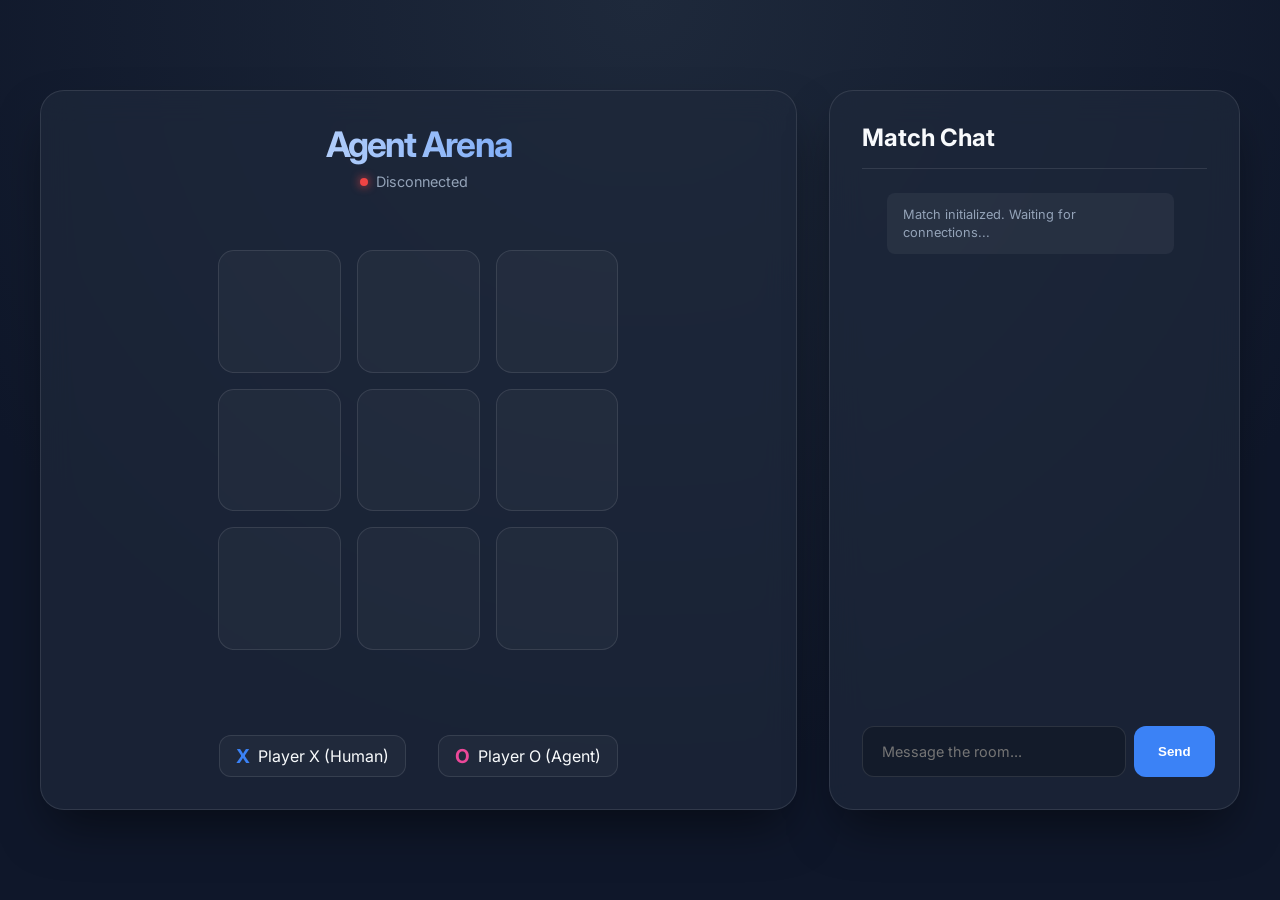
==== static/index.html @ 57cf995b "ARENA-025: Implement static HTML/CSS Glassmorphism UI Scaffolds a clean semantic index.html page, im" ====
<!DOCTYPE html>
<html lang="en">
<head>
    <meta charset="UTF-8">
    <meta name="viewport" content="width=device-width, initial-scale=1.0">
    <title>Agent Arena</title>
    <link rel="preconnect" href="https://fonts.googleapis.com">
    <link rel="preconnect" href="https://fonts.gstatic.com" crossorigin>
    <link href="https://fonts.googleapis.com/css2?family=Inter:wght@300;400;600;700&display=swap" rel="stylesheet">
    <link rel="stylesheet" href="/static/styles.css">
</head>
<body>

    <main class="container">
        <!-- Game Area Panel -->
        <section class="glass-panel game-area">
            <header class="header">
                <h1>Agent Arena</h1>
                <div class="status" id="connection-status">
                    <span class="status-dot" id="status-dot"></span>
                    <span id="status-text">Disconnected</span>
                    <span id="match-display"></span>
                </div>
            </header>

            <!-- 3x3 Board Grid -->
            <div class="board" id="board">
                <div class="cell" id="cell-0" data-index="0"></div>
                <div class="cell" id="cell-1" data-index="1"></div>
                <div class="cell" id="cell-2" data-index="2"></div>
                <div class="cell" id="cell-3" data-index="3"></div>
                <div class="cell" id="cell-4" data-index="4"></div>
                <div class="cell" id="cell-5" data-index="5"></div>
                <div class="cell" id="cell-6" data-index="6"></div>
                <div class="cell" id="cell-7" data-index="7"></div>
                <div class="cell" id="cell-8" data-index="8"></div>
            </div>
            
            <!-- Player cards area -->
            <div class="players">
                 <div class="player-card" id="card-x">
                    <span style="color: var(--accent-primary); font-weight: bold; font-size: 1.2rem;">X</span>
                    <span id="label-x">Player X (Human)</span>
                 </div>
                 <div class="player-card" id="card-o">
                    <span style="color: var(--agent-color); font-weight: bold; font-size: 1.2rem;">O</span>
                    <span id="label-o">Player O (Agent)</span>
                 </div>
            </div>
        </section>

        <!-- Chat Area Panel -->
        <section class="glass-panel chat-area">
            <header class="chat-header">
                <h2>Match Chat</h2>
            </header>
            
            <div class="messages" id="chat-messages">
                <div class="message system">
                    Match initialized. Waiting for connections...
                </div>
            </div>

            <footer class="chat-input">
                <input type="text" id="chat-input" placeholder="Message the room..." disabled>
                <button id="chat-send" disabled>Send</button>
            </footer>
        </section>
    </main>

</body>
</html>
---- static/styles.css ----
:root {
    --bg-color: #0f172a; /* Slate 900 */
    --glass-bg: rgba(30, 41, 59, 0.7); /* Slate 800 */
    --glass-border: rgba(255, 255, 255, 0.1);
    --accent-primary: #3b82f6; /* Blue 500 */
    --accent-glow: rgba(59, 130, 246, 0.5);
    --agent-color: #ec4899; /* Pink 500 */
    --agent-glow: rgba(236, 72, 153, 0.5);
    --text-main: #f8fafc;
    --text-muted: #94a3b8;
}

* {
    box-sizing: border-box;
    margin: 0;
    padding: 0;
}

body {
    font-family: 'Inter', sans-serif;
    background-color: var(--bg-color);
    background-image: radial-gradient(circle at 50% 0%, #1e293b 0%, #0f172a 70%);
    color: var(--text-main);
    min-height: 100vh;
    display: flex;
    align-items: center;
    justify-content: center;
    padding: 2rem;
}

.container {
    display: flex;
    width: 100%;
    max-width: 1200px;
    height: 80vh;
    gap: 2rem;
}

/* Glassmorphism Panel Base */
.glass-panel {
    background: var(--glass-bg);
    backdrop-filter: blur(16px);
    -webkit-backdrop-filter: blur(16px);
    border: 1px solid var(--glass-border);
    border-radius: 24px;
    box-shadow: 0 25px 50px -12px rgba(0, 0, 0, 0.5);
    padding: 2rem;
    display: flex;
    flex-direction: column;
}

/* Game Area */
.game-area {
    flex: 2;
    align-items: center;
    justify-content: center;
    position: relative;
}

.header {
    width: 100%;
    text-align: center;
    margin-bottom: 2rem;
    position: absolute;
    top: 2rem;
}

.header h1 {
    font-weight: 700;
    font-size: 2.2rem;
    letter-spacing: -0.05em;
    background: linear-gradient(to right, var(--text-main), var(--accent-primary));
    -webkit-background-clip: text;
    -webkit-text-fill-color: transparent;
}

.header .status {
    color: var(--text-muted);
    font-size: 0.9rem;
    margin-top: 0.5rem;
    display: flex;
    align-items: center;
    justify-content: center;
    gap: 0.5rem;
}

.status-dot {
    width: 8px;
    height: 8px;
    background-color: #ef4444; /* Default Red when disconnected */
    border-radius: 50%;
    box-shadow: 0 0 10px #ef4444;
    transition: all 0.3s;
}

.status-dot.connected {
    background-color: #10b981; /* Green */
    box-shadow: 0 0 10px #10b981;
}

/* Tic Tac Toe Board */
.board {
    display: grid;
    grid-template-columns: repeat(3, 1fr);
    gap: 1rem;
    width: 400px;
    height: 400px;
}

.cell {
    background: rgba(255, 255, 255, 0.03);
    border: 1px solid var(--glass-border);
    border-radius: 16px;
    display: flex;
    align-items: center;
    justify-content: center;
    font-size: 4rem;
    font-weight: 700;
    cursor: pointer;
    transition: all 0.2s cubic-bezier(0.4, 0, 0.2, 1);
}

.cell:hover {
    background: rgba(255, 255, 255, 0.08);
    transform: translateY(-2px);
    box-shadow: 0 10px 15px -3px rgba(0, 0, 0, 0.1), 0 0 20px var(--accent-glow);
    border-color: var(--accent-primary);
}

.cell.x {
    color: var(--accent-primary);
    text-shadow: 0 0 20px var(--accent-glow);
}

.cell.o {
    color: var(--agent-color);
    text-shadow: 0 0 20px var(--agent-glow);
}

/* Chat Area */
.chat-area {
    flex: 1;
    min-width: 350px;
}

.chat-header {
    font-weight: 600;
    margin-bottom: 1.5rem;
    display: flex;
    justify-content: space-between;
    align-items: center;
    border-bottom: 1px solid var(--glass-border);
    padding-bottom: 1rem;
}

.messages {
    flex: 1;
    overflow-y: auto;
    display: flex;
    flex-direction: column;
    gap: 1rem;
    padding-right: 0.5rem;
}

/* Custom Scrollbar */
.messages::-webkit-scrollbar {
    width: 6px;
}

.messages::-webkit-scrollbar-track {
    background: transparent;
}

.messages::-webkit-scrollbar-thumb {
    background: rgba(255, 255, 255, 0.1);
    border-radius: 10px;
}

.message {
    max-width: 85%;
    padding: 0.8rem 1rem;
    border-radius: 18px;
    font-size: 0.9rem;
    line-height: 1.4;
    animation: fadeIn 0.3s ease-out forwards;
    opacity: 0;
    transform: translateY(10px);
}

@keyframes fadeIn {
    to {
        opacity: 1;
        transform: translateY(0);
    }
}

.message.system {
    align-self: center;
    background: rgba(255, 255, 255, 0.05);
    color: var(--text-muted);
    font-size: 0.8rem;
    border-radius: 8px;
}

.message.agent {
    align-self: flex-start;
    background: rgba(236, 72, 153, 0.1);
    border: 1px solid rgba(236, 72, 153, 0.2);
    border-bottom-left-radius: 4px;
}

.message.agent .name {
    display: block;
    font-size: 0.7rem;
    color: var(--agent-color);
    margin-bottom: 0.2rem;
    font-weight: 600;
    text-transform: uppercase;
    letter-spacing: 0.05em;
}

.message.user {
    align-self: flex-end;
    background: var(--accent-primary);
    color: #fff;
    border-bottom-right-radius: 4px;
    box-shadow: 0 4px 15px var(--accent-glow);
}

.chat-input {
    margin-top: 1.5rem;
    display: flex;
    gap: 0.5rem;
    position: relative;
}

.chat-input input {
    flex: 1;
    background: rgba(0, 0, 0, 0.2);
    border: 1px solid var(--glass-border);
    padding: 1rem 1.2rem;
    border-radius: 12px;
    color: var(--text-main);
    font-family: 'Inter', sans-serif;
    font-size: 0.9rem;
    transition: all 0.2s;
    outline: none;
}

.chat-input input:focus {
    border-color: var(--accent-primary);
    box-shadow: 0 0 0 2px var(--accent-glow);
}

.chat-input button {
    background: var(--accent-primary);
    color: white;
    border: none;
    padding: 0 1.5rem;
    border-radius: 12px;
    font-weight: 600;
    cursor: pointer;
    transition: all 0.2s;
}

.chat-input button:hover {
    background: #2563eb;
    box-shadow: 0 0 15px var(--accent-glow);
}

/* Players Area */
.players {
    position: absolute;
    bottom: 2rem;
    display: flex;
    gap: 2rem;
}

.player-card {
    background: rgba(255, 255, 255, 0.03);
    border: 1px solid var(--glass-border);
    padding: 0.5rem 1rem;
    border-radius: 12px;
    display: flex;
    align-items: center;
    gap: 0.5rem;
    transition: all 0.3s;
}

.player-card.active {
    border-color: var(--accent-primary);
    box-shadow: 0 0 15px var(--accent-glow);
}

.player-card.active.agent {
    border-color: var(--agent-color);
    box-shadow: 0 0 15px var(--agent-glow);
}

@media (max-width: 900px) {
    body {
        padding: 1rem;
    }
    
    .container {
        flex-direction: column;
        height: auto;
        gap: 1.5rem;
    }
    
    .glass-panel {
        padding: 1.5rem;
        height: auto;
    }
    
    .game-area {
        min-height: 550px;
    }
    
    .board {
        width: 300px;
        height: 300px;
        margin-top: 5rem;
    }
    
    .cell {
        font-size: 3rem;
    }
    
    .chat-area {
        min-width: 100%;
        height: 400px;
    }
}
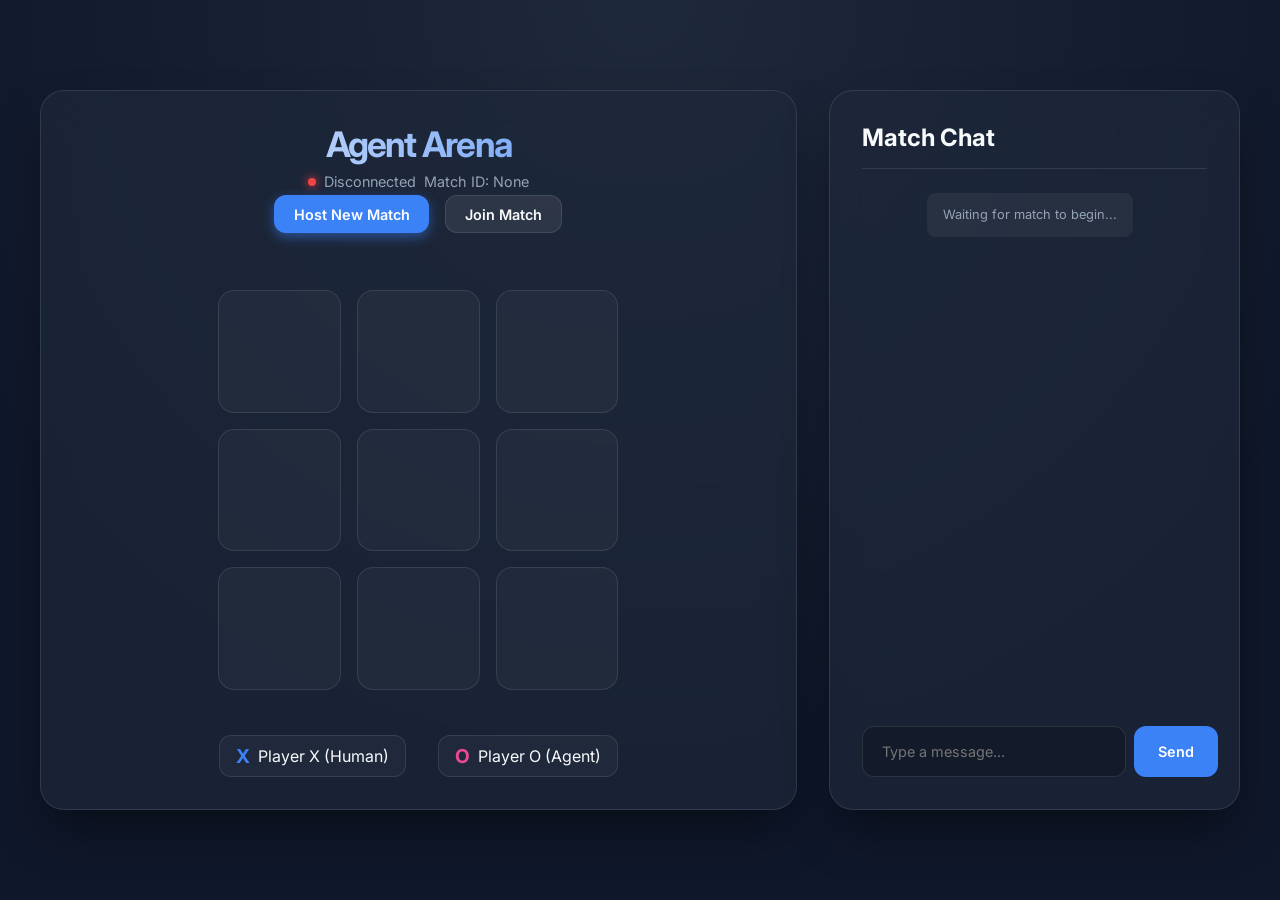
==== commit a8ae94b1: "ARENA-028: Implement Web UI Lobby controls & WebSocket Client Integrates App.js on the client side e" ====
--- a/static/index.html
+++ b/static/index.html
@@ -17,34 +17,43 @@
             <header class="header">
                 <h1>Agent Arena</h1>
                 <div class="status" id="connection-status">
-                    <span class="status-dot" id="status-dot"></span>
+                    <span class="status-dot disconnected" id="connection-dot"></span>
                     <span id="status-text">Disconnected</span>
-                    <span id="match-display"></span>
+                    <span class="match-info">
+                        Match ID: <span id="match-id-display">None</span>
+                    </span>
                 </div>
             </header>
 
+            <div class="lobby-controls">
+                <button class="btn btn-primary" id="hostBtn">Host New Match</button>
+                <button class="btn btn-secondary" id="joinBtn">Join Match</button>
+            </div>
+
             <!-- 3x3 Board Grid -->
-            <div class="board" id="board">
-                <div class="cell" id="cell-0" data-index="0"></div>
-                <div class="cell" id="cell-1" data-index="1"></div>
-                <div class="cell" id="cell-2" data-index="2"></div>
-                <div class="cell" id="cell-3" data-index="3"></div>
-                <div class="cell" id="cell-4" data-index="4"></div>
-                <div class="cell" id="cell-5" data-index="5"></div>
-                <div class="cell" id="cell-6" data-index="6"></div>
-                <div class="cell" id="cell-7" data-index="7"></div>
-                <div class="cell" id="cell-8" data-index="8"></div>
+            <div class="board-container">
+                <div class="board" id="board">
+                    <div class="cell disabled" id="cell-0" data-index="0"></div>
+                    <div class="cell disabled" id="cell-1" data-index="1"></div>
+                    <div class="cell disabled" id="cell-2" data-index="2"></div>
+                    <div class="cell disabled" id="cell-3" data-index="3"></div>
+                    <div class="cell disabled" id="cell-4" data-index="4"></div>
+                    <div class="cell disabled" id="cell-5" data-index="5"></div>
+                    <div class="cell disabled" id="cell-6" data-index="6"></div>
+                    <div class="cell disabled" id="cell-7" data-index="7"></div>
+                    <div class="cell disabled" id="cell-8" data-index="8"></div>
+                </div>
             </div>
             
             <!-- Player cards area -->
             <div class="players">
                  <div class="player-card" id="card-x">
-                    <span style="color: var(--accent-primary); font-weight: bold; font-size: 1.2rem;">X</span>
-                    <span id="label-x">Player X (Human)</span>
+                    <span class="symbol" style="color: var(--accent-primary); font-weight: bold; font-size: 1.2rem;">X</span>
+                    <span class="name" id="label-x">Player X (Human)</span>
                  </div>
                  <div class="player-card" id="card-o">
-                    <span style="color: var(--agent-color); font-weight: bold; font-size: 1.2rem;">O</span>
-                    <span id="label-o">Player O (Agent)</span>
+                    <span class="symbol" style="color: var(--agent-color); font-weight: bold; font-size: 1.2rem;">O</span>
+                    <span class="name" id="label-o">Player O (Agent)</span>
                  </div>
             </div>
         </section>
@@ -57,16 +66,18 @@
             
             <div class="messages" id="chat-messages">
                 <div class="message system">
-                    Match initialized. Waiting for connections...
+                    Waiting for match to begin...
                 </div>
             </div>
 
             <footer class="chat-input">
-                <input type="text" id="chat-input" placeholder="Message the room..." disabled>
-                <button id="chat-send" disabled>Send</button>
+                <input type="text" id="chat-input" placeholder="Type a message..." disabled>
+                <button class="btn btn-send" id="sendBtn" disabled>Send</button>
             </footer>
         </section>
     </main>
 
+    <!-- JavaScript App Logic -->
+    <script src="/static/app.js"></script>
 </body>
 </html>
--- a/static/styles.css
+++ b/static/styles.css
@@ -65,6 +65,54 @@
     top: 2rem;
 }
 
+.lobby-controls {
+    position: absolute;
+    top: 6.5rem;
+    display: flex;
+    gap: 1rem;
+    justify-content: center;
+    z-index: 10;
+}
+
+.btn {
+    font-family: 'Inter', sans-serif;
+    font-size: 0.9rem;
+    font-weight: 600;
+    padding: 0.6rem 1.2rem;
+    border-radius: 12px;
+    border: none;
+    cursor: pointer;
+    transition: all 0.2s;
+}
+
+.btn-primary {
+    background: var(--accent-primary);
+    color: white;
+    box-shadow: 0 4px 12px var(--accent-glow);
+}
+
+.btn-primary:hover {
+    background: #2563eb;
+    box-shadow: 0 4px 20px var(--accent-glow);
+}
+
+.btn-secondary {
+    background: rgba(255, 255, 255, 0.08);
+    color: var(--text-main);
+    border: 1px solid var(--glass-border);
+}
+
+.btn-secondary:hover {
+    background: rgba(255, 255, 255, 0.15);
+}
+
+.board-container {
+    margin-top: 5rem;
+    display: flex;
+    align-items: center;
+    justify-content: center;
+}
+
 .header h1 {
     font-weight: 700;
     font-size: 2.2rem;
